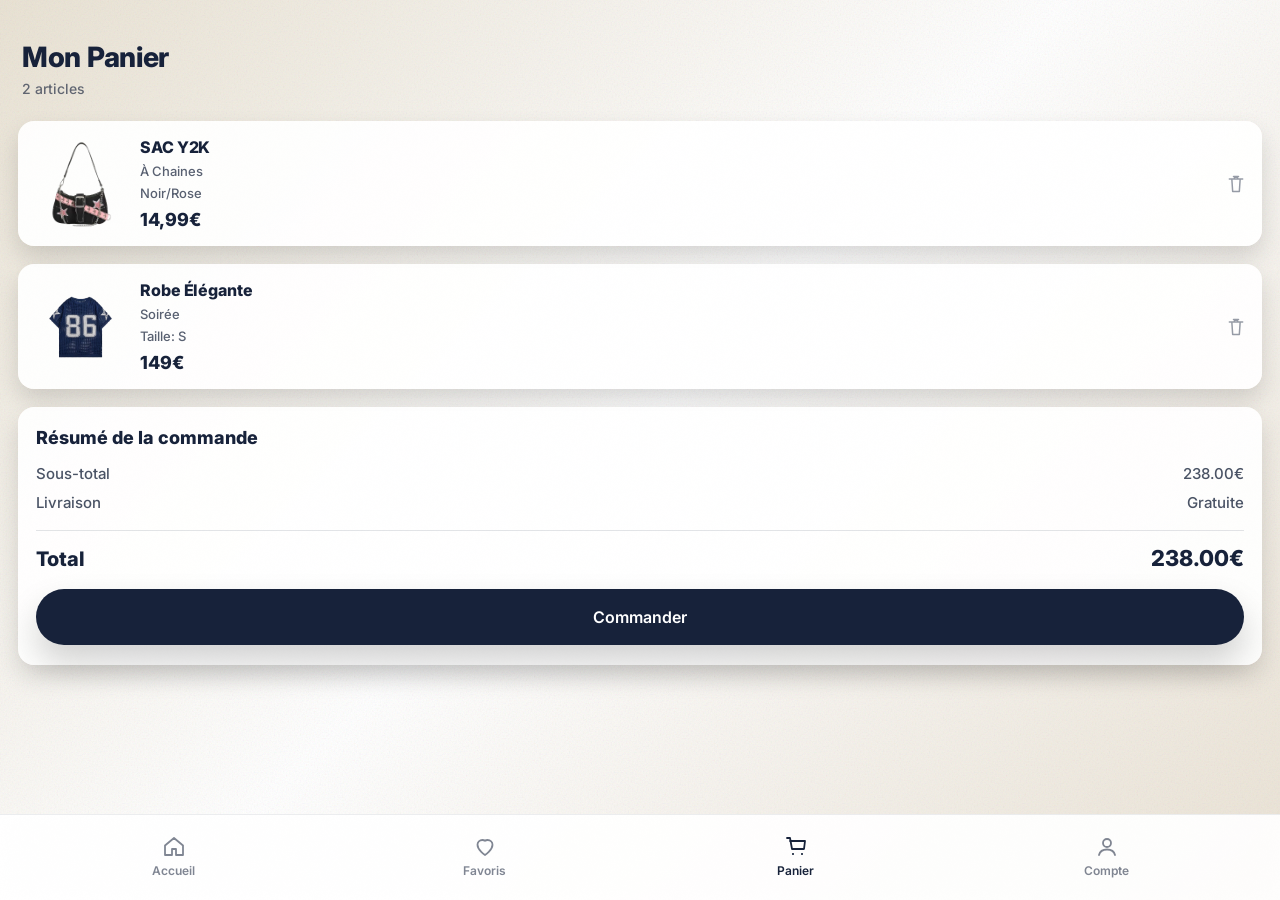
==== panier.html @ d63e7dab "ajout du site swype" ====
<!doctype html>
<html lang="fr">

<head>
  <meta charset="UTF-8" />
  <meta name="viewport" content="width=device-width, initial-scale=1.0" />
  <title>Panier</title>
  <link rel="preconnect" href="https://fonts.googleapis.com" />
  <link rel="preconnect" href="https://fonts.gstatic.com" crossorigin />
  <link href="https://fonts.googleapis.com/css2?family=Inter:wght@400;500;600;700&display=swap" rel="stylesheet" />
  <link rel="stylesheet" href="style.css" />
</head>

<body class="page-panier">
  <div class="panier-shell" id="panier">
    <header class="panier-top" aria-label="En-tête">
      <h1 class="panier-title">Mon Panier</h1>
      <div class="panier-count">2 articles</div>
    </header>

    <main class="panier" aria-label="Panier">
      <section class="panier-list" aria-label="Articles du panier">
        <article class="panier-item" aria-label="Article 1">
          <div class="panier-item__media" style="background-image: url('asset/vetements/bag.png');" aria-hidden="true">
          </div>
          <div class="panier-item__content">
            <div class="panier-item__row">
              <div class="panier-item__title">SAC Y2K</div>
            </div>
            <div class="panier-item__meta">À Chaines</div>
            <div class="panier-item__meta">Noir/Rose</div>
            <div class="panier-item__price">14,99€</div>
          </div>
          <button class="panier-item__trash" type="button" aria-label="Supprimer">
            <svg width="20" height="20" viewBox="0 0 24 24" fill="none" xmlns="http://www.w3.org/2000/svg"
              aria-hidden="true">
              <path d="M9 3H15M4 6H20M10 6V5C10 4.44772 10.4477 4 11 4H13C13.5523 4 14 4.44772 14 5V6M7 6L8 21H16L17 6"
                stroke="currentColor" stroke-width="1.8" stroke-linecap="round" stroke-linejoin="round" />
            </svg>
          </button>
        </article>

        <article class="panier-item" aria-label="Article 2">
          <div class="panier-item__media" style="background-image: url('asset/vetements/jerseyy.png');"
            aria-hidden="true"></div>
          <div class="panier-item__content">
            <div class="panier-item__row">
              <div class="panier-item__title">Robe Élégante</div>
            </div>
            <div class="panier-item__meta">Soirée</div>
            <div class="panier-item__meta">Taille: S</div>
            <div class="panier-item__price">149€</div>
          </div>
          <button class="panier-item__trash" type="button" aria-label="Supprimer">
            <svg width="20" height="20" viewBox="0 0 24 24" fill="none" xmlns="http://www.w3.org/2000/svg"
              aria-hidden="true">
              <path d="M9 3H15M4 6H20M10 6V5C10 4.44772 10.4477 4 11 4H13C13.5523 4 14 4.44772 14 5V6M7 6L8 21H16L17 6"
                stroke="currentColor" stroke-width="1.8" stroke-linecap="round" stroke-linejoin="round" />
            </svg>
          </button>
        </article>
      </section>

      <section class="panier-summary" aria-label="Résumé de la commande">
        <h2 class="panier-summary__title">Résumé de la commande</h2>
        <div class="panier-summary__rows">
          <div class="panier-summary__row">
            <div class="panier-summary__label">Sous-total</div>
            <div class="panier-summary__value">238.00€</div>
          </div>
          <div class="panier-summary__row">
            <div class="panier-summary__label">Livraison</div>
            <div class="panier-summary__value">Gratuite</div>
          </div>
        </div>

        <div class="panier-summary__total">
          <div class="panier-summary__total-label">Total</div>
          <div class="panier-summary__total-value">238.00€</div>
        </div>

        <a class="panier-summary__cta" href="commande.html">Commander</a>
      </section>
    </main>

    <nav class="tabbar" aria-label="Navigation principale">
      <a class="tabbar-item" href="accueil.html" aria-label="Accueil">
        <svg width="24" height="24" viewBox="0 0 24 24" fill="none" xmlns="http://www.w3.org/2000/svg"
          aria-hidden="true">
          <path d="M3 10.5L12 3L21 10.5V20H14V14H10V20H3V10.5Z" stroke="currentColor" stroke-width="1.8"
            stroke-linejoin="round" />
        </svg>
        <span class="tabbar-label">Accueil</span>
      </a>
      <a class="tabbar-item" href="favoris.html" aria-label="Favoris">
        <svg width="24" height="24" viewBox="0 0 24 24" fill="none" xmlns="http://www.w3.org/2000/svg"
          aria-hidden="true">
          <path
            d="M12 20S4.5 15.2 4.5 9.8C4.5 7 6.7 5 9.4 5C10.9 5 12 5.8 12 5.8C12 5.8 13.1 5 14.6 5C17.3 5 19.5 7 19.5 9.8C19.5 15.2 12 20 12 20Z"
            stroke="currentColor" stroke-width="1.8" stroke-linejoin="round" />
        </svg>
        <span class="tabbar-label">Favoris</span>
      </a>
      <a class="tabbar-item tabbar-item--active" href="panier.html" aria-label="Panier">
        <svg width="24" height="24" viewBox="0 0 24 24" fill="none" xmlns="http://www.w3.org/2000/svg"
          aria-hidden="true">
          <path d="M6 6H21L20 14H8L6 3H3" stroke="currentColor" stroke-width="1.8" stroke-linecap="round"
            stroke-linejoin="round" />
          <path
            d="M9 20C9.55228 20 10 19.5523 10 19C10 18.4477 9.55228 18 9 18C8.44772 18 8 18.4477 8 19C8 19.5523 8.44772 20 9 20Z"
            fill="currentColor" />
          <path
            d="M18 20C18.5523 20 19 19.5523 19 19C19 18.4477 18.5523 18 18 18C17.4477 18 17 18.4477 17 19C17 19.5523 17.4477 20 18 20Z"
            fill="currentColor" />
        </svg>
        <span class="tabbar-label">Panier</span>
      </a>
      <a class="tabbar-item" href="compte.html" aria-label="Compte">
        <svg width="24" height="24" viewBox="0 0 24 24" fill="none" xmlns="http://www.w3.org/2000/svg"
          aria-hidden="true">
          <path
            d="M12 12C14.2091 12 16 10.2091 16 8C16 5.79086 14.2091 4 12 4C9.79086 4 8 5.79086 8 8C8 10.2091 9.79086 12 12 12Z"
            stroke="currentColor" stroke-width="1.8" stroke-linejoin="round" />
          <path d="M4 20C4.8 16.6 8 14.5 12 14.5C16 14.5 19.2 16.6 20 20" stroke="currentColor" stroke-width="1.8"
            stroke-linecap="round" />
        </svg>
        <span class="tabbar-label">Compte</span>
      </a>
    </nav>
  </div>
</body>

</html>
---- style.css ----
@import url("https://fonts.googleapis.com/css2?family=Inter:wght@400;500;600;700&family=Syne:wght@400;500;600;700&display=swap");

:root {
  --welcome-bg-top: #e9e2d3;
  --welcome-bg-mid: #ffffff;
  --welcome-bg-bottom: #eae2d4;
  --welcome-navy: #1f2a3a;
  --welcome-muted: rgba(31, 42, 58, 0.62);
  --welcome-muted-2: rgba(31, 42, 58, 0.42);
  --welcome-outline: rgba(31, 42, 58, 0.35);
}

* {
  box-sizing: border-box;
}

html,
body {
  height: 100%;
}

body {
  margin: 0;
  font-family: Inter, ui-sans-serif, system-ui, -apple-system, Segoe UI, Roboto, Helvetica, Arial, "Apple Color Emoji",
    "Segoe UI Emoji";
  color: var(--welcome-navy);
  background: #fff;
}

.page-welcome {
  min-height: 100vh;
  position: relative;
  overflow-x: hidden;
  isolation: isolate;
  background: linear-gradient(135deg, var(--welcome-bg-top) 0%, var(--welcome-bg-mid) 49%, var(--welcome-bg-bottom) 100%);
}

.page-welcome::before {
  content: "";
  position: fixed;
  inset: 0;
  pointer-events: none;
  background-image: url("data:image/svg+xml,%3Csvg xmlns='http://www.w3.org/2000/svg' width='180' height='180'%3E%3Cfilter id='n'%3E%3CfeTurbulence type='fractalNoise' baseFrequency='.65' numOctaves='3' stitchTiles='stitch'/%3E%3C/filter%3E%3Crect width='180' height='180' filter='url(%23n)' opacity='.34'/%3E%3C/svg%3E");
  opacity: 0.34;
  mix-blend-mode: multiply;
  z-index: 0;
}

.device {
  width: 100vw;
  max-width: 393px;
  margin: 0 auto;
  min-height: 100vh;
  padding: 0 18px;
  position: relative;
  z-index: 1;
}

.page-welcome .device {
  padding: 0;
}

.device--welcome {
  position: relative;
  overflow: hidden;
  isolation: isolate;
  background: transparent;
}

.welcome {
  min-height: 100vh;
  display: grid;
  grid-template-rows: auto 1fr auto;
  align-items: start;
  text-align: center;
  position: relative;
  z-index: 1;
}

.welcome-center {
  width: 100%;
  display: grid;
  grid-template-rows: 1fr auto;
  align-items: start;
  text-align: center;
  position: relative;
  z-index: 1;
  min-height: 100vh;
  padding-top: 22px;
  padding-bottom: 44px;
  padding-left: 22px;
  padding-right: 22px;
}

.welcome-copy {
  display: flex;
  flex-direction: column;
  align-items: center;
  align-self: center;
}

.welcome-cta {
  align-self: end;
  width: 100%;
}

.welcome-logo {
  width: min(248px, 70vw);
  height: auto;
  display: block;
  margin-left: auto;
  margin-right: auto;
  margin-top: 0;
  margin-bottom: 14px;
}

.welcome-title {
  margin: 0;
  font-size: 18px;
  line-height: 1.25;
  font-weight: 500;
  letter-spacing: -0.2px;
}

.welcome-subline {
  margin: 8px 0 0;
  font-size: 11px;
  line-height: 1.35;
  font-weight: 500;
  color: var(--welcome-muted);
}

.welcome-actions {
  width: 100%;
  display: grid;
  gap: 16px;
  margin-top: 0;
}

.welcome-btn {
  width: 100%;
  height: 54px;
  border-radius: 999px;
  font-size: 16px;
  font-weight: 600;
  text-decoration: none;
  display: inline-flex;
  align-items: center;
  justify-content: center;
  user-select: none;
}

.welcome-btn--primary {
  background: var(--welcome-navy);
  color: #fff;
  box-shadow: 0 14px 26px rgba(17, 18, 20, 0.16);
  position: relative;
  overflow: hidden;
}

.welcome-btn--primary::before {
  content: "";
  position: absolute;
  inset: 0;
  pointer-events: none;
  background-image: url("data:image/svg+xml,%3Csvg xmlns='http://www.w3.org/2000/svg' width='140' height='60'%3E%3Cfilter id='n'%3E%3CfeTurbulence type='fractalNoise' baseFrequency='.9' numOctaves='2' stitchTiles='stitch'/%3E%3C/filter%3E%3Crect width='140' height='60' filter='url(%23n)' opacity='.25'/%3E%3C/svg%3E");
  opacity: 0.22;
  mix-blend-mode: overlay;
}

.welcome-btn--outline {
  background: transparent;
  color: var(--welcome-navy);
  border: 1px solid var(--welcome-outline);
}

.welcome-guest {
  display: inline-block;
  margin-top: 18px;
  font-size: 14px;
  font-weight: 600;
  color: var(--welcome-muted);
  text-decoration: none;
}

.welcome-guest:focus-visible,
.welcome-btn:focus-visible {
  outline: 3px solid rgba(31, 42, 58, 0.25);
  outline-offset: 4px;
  border-radius: 999px;
}

.page-login {
  min-height: 100vh;
  position: relative;
  overflow-x: hidden;
  isolation: isolate;
  font-family: Syne, ui-sans-serif, system-ui, -apple-system, Segoe UI, Roboto, Helvetica, Arial, "Apple Color Emoji",
    "Segoe UI Emoji";
  background: linear-gradient(135deg, var(--welcome-bg-top) 0%, var(--welcome-bg-mid) 49%, var(--welcome-bg-bottom) 100%);
}

.page-login::before {
  content: "";
  position: fixed;
  inset: 0;
  pointer-events: none;
  background-image: url("data:image/svg+xml,%3Csvg xmlns='http://www.w3.org/2000/svg' width='180' height='180'%3E%3Cfilter id='n'%3E%3CfeTurbulence type='fractalNoise' baseFrequency='.65' numOctaves='3' stitchTiles='stitch'/%3E%3C/filter%3E%3Crect width='180' height='180' filter='url(%23n)' opacity='.34'/%3E%3C/svg%3E");
  opacity: 0.34;
  mix-blend-mode: multiply;
  z-index: 0;
}

.device--login {
  padding: 0;
  z-index: 1;
}

.login-top {
  padding: 43px 0 0;
}

.login-back {
  display: inline-flex;
  align-items: center;
  gap: 10px;
  text-decoration: none;
  color: rgba(31, 42, 58, 0.72);
  font-weight: 500;
  font-size: 16px;
}

.login-back__icon {
  font-size: 20px;
  line-height: 1;
  transform: translateY(-1px);
}

.login {
  min-height: calc(100vh - 64px);
  display: flex;
  align-items: stretch;
  justify-content: center;
}

.login-center {
  width: 100%;
  min-height: calc(100vh - 64px);
  padding: 34px 23px 32px;
  display: flex;
  flex-direction: column;
  text-align: left;
  position: relative;
  z-index: 1;
}

.login-head {
  text-align: center;
  padding: 22px 0 0;
}

.login-title {
  margin: 0;
  font-size: 30px;
  line-height: 1.05;
  font-weight: 600;
  letter-spacing: -0.3px;
  font-family: Syne, ui-sans-serif, system-ui, -apple-system, Segoe UI, Roboto, Helvetica, Arial, "Apple Color Emoji",
    "Segoe UI Emoji";
  color: var(--welcome-navy);
}

.login-subtitle {
  margin: 8px 0 0;
  font-size: 14px;
  line-height: 1.2;
  font-weight: 500;
  font-style: italic;
  color: rgba(31, 42, 58, 0.78);
}

.login-form,
.register-form {
  display: flex;
  flex-direction: column;
  gap: 22px;
  flex: 1;
}

.login-form {
  margin-top: 148px;
}

.register-form {
  margin-top: 68px;
}

.signup-row {
  display: flex;
  gap: 18px;
}

.signup-row .field {
  flex: 1;
  min-width: 48%;
}

.field {
  display: flex;
  flex-direction: column;
  gap: 8px;
}

.field-label {
  font-size: 14px;
  font-weight: 600;
  color: rgba(31, 42, 58, 0.88);
}

.field-input {
  height: 52px;
  width: 100%;
  border-radius: 9px;
  border: 1px solid rgba(31, 42, 58, 0.42);
  background: rgba(255, 255, 255, 0.4);
  padding: 0 16px;
  font-size: 16px;
  font-weight: 500;
  color: rgba(31, 42, 58, 0.88);
  outline: none;
}

.field-input::placeholder {
  color: rgba(31, 42, 58, 0.45);
  font-weight: 500;
}

.field-input:focus {
  border-color: rgba(31, 42, 58, 0.65);
  box-shadow: 0 0 0 3px rgba(31, 42, 58, 0.12);
}

.login-forgot {
  align-self: flex-start;
  font-size: 14px;
  font-weight: 500;
  color: rgba(31, 42, 58, 0.58);
  text-decoration: none;
}

.login-submit {
  margin-top: auto;
  height: 58px;
  border: none;
  border-radius: 999px;
  background: var(--welcome-navy);
  color: #fff;
  font-size: 16px;
  font-weight: 600;
  box-shadow: 0 14px 26px rgba(17, 18, 20, 0.16);
  position: relative;
  overflow: hidden;
}

.login-submit:hover {
  background-color: black;
  cursor: pointer;
}

.login-submit::before {
  content: "";
  position: absolute;
  inset: 0;
  pointer-events: none;
  background-image: url("data:image/svg+xml,%3Csvg xmlns='http://www.w3.org/2000/svg' width='140' height='60'%3E%3Cfilter id='n'%3E%3CfeTurbulence type='fractalNoise' baseFrequency='.9' numOctaves='2' stitchTiles='stitch'/%3E%3C/filter%3E%3Crect width='140' height='60' filter='url(%23n)' opacity='.25'/%3E%3C/svg%3E");
  opacity: 0.18;
  mix-blend-mode: overlay;
}

.login-submit:focus-visible {
  outline: 3px solid rgba(31, 42, 58, 0.25);
  outline-offset: 4px;
}

.login-foot {
  margin: 18px 0 0;
  text-align: center;
  font-size: 14px;
  font-weight: 600;
  color: rgba(31, 42, 58, 0.78);
}

.login-signup {
  color: var(--welcome-navy);
  text-decoration: none;
  font-weight: 700;
}

.page-home {
  min-height: 100vh;
  position: relative;
  overflow-x: hidden;
  isolation: isolate;
  font-family: Inter, ui-sans-serif, system-ui, -apple-system, Segoe UI, Roboto, Helvetica, Arial, "Apple Color Emoji",
    "Segoe UI Emoji";
  background: linear-gradient(135deg, var(--welcome-bg-top) 0%, var(--welcome-bg-mid) 49%, var(--welcome-bg-bottom) 100%);
}

.page-home::before {
  content: "";
  position: fixed;
  inset: 0;
  pointer-events: none;
  background-image: url("data:image/svg+xml,%3Csvg xmlns='http://www.w3.org/2000/svg' width='180' height='180'%3E%3Cfilter id='n'%3E%3CfeTurbulence type='fractalNoise' baseFrequency='.65' numOctaves='3' stitchTiles='stitch'/%3E%3C/filter%3E%3Crect width='180' height='180' filter='url(%23n)' opacity='.34'/%3E%3C/svg%3E");
  opacity: 0.34;
  mix-blend-mode: multiply;
  z-index: 0;
}

.home-shell {
  width: 100%;
  min-height: 100vh;
  position: relative;
  z-index: 1;
}

.home {
  min-height: 86vh;
  display: grid;
  grid-template-rows: auto 1fr;
}

.home-top {
  padding: 34px 23px 0;
  position: relative;
  z-index: 1;
}

.home-back {
  position: absolute;
  left: 23px;
  top: 34px;
  display: inline-flex;
  align-items: center;
  gap: 10px;
  text-decoration: none;
  color: rgba(31, 42, 58, 0.78);
  font-weight: 600;
  font-size: 16px;
}

.home-back__arrow {
  font-size: 20px;
  line-height: 1;
  transform: translateY(-1px);
}

.home-logo {
  display: block;
  width: 140px;
  height: auto;
  margin: 0 auto;
}

.home-nav {
  margin-top: 34px;
  display: flex;
  justify-content: space-between;
  align-items: center;
}

.home-link {
  font-size: 14px;
  font-weight: 600;
  color: rgba(31, 42, 58, 0.9);
  text-decoration: none;
  display: inline-flex;
  align-items: center;
  gap: 10px;
}

.home-link__arrow {
  font-size: 18px;
  line-height: 1;
  transform: translateY(-1px);
}

.home-link__info {
  font-size: 16px;
  line-height: 1;
  transform: translateY(1px);
  opacity: 0.75;
}

.home-stage {
  position: relative;
  min-height: 420px;
  display: flex;
  align-items: center;
  justify-content: center;
  z-index: 2;
  margin-top: 60px;
}

.home-card {
  width: 100%;
  height: 486px;
  position: relative;
  transform: translate3d(0, 0, 0);
  transition: transform 420ms cubic-bezier(0.2, 0.9, 0.2, 1);
  touch-action: pan-y;
  user-select: none;
  cursor: grab;
  isolation: isolate;
}

.home-card.is-dragging {
  transition: none;
  cursor: grabbing;
}

.home-card__media {
  width: 100%;
  height: 100%;
  position: relative;
  z-index: 1;
  background-position: center;
  background-repeat: no-repeat;
  background-size: cover;
  transition: opacity 180ms ease;
}

.home-card.home-card--top-pink .home-card__media {
  background-size: 80% auto;
}

.home-card.home-card--lunette-prada .home-card__media {
  background-size: 80% auto;
}

.home-card__overlay {
  position: absolute;
  left: 50%;
  top: 50%;
  z-index: 3;
  display: flex;
  align-items: center;
  justify-content: center;
  font-size: 64px;
  font-weight: 800;
  opacity: 0;
  transform: translate(-50%, -50%) scale(0.9);
  transition: opacity 120ms ease, transform 120ms ease;
  text-shadow: 0 10px 24px rgba(0, 0, 0, 0.35);
  pointer-events: none;
}

.home-card__overlay--no {
  color: #17223A;
}

.home-card__overlay--yes {
  color: rgba(240, 138, 151, 0.98);
}

.home-card.show-no .home-card__overlay--no,
.home-card.show-yes .home-card__overlay--yes {
  opacity: 1;
  transform: translate(-50%, -50%) scale(1);
}

.home-bottom {
  position: relative;
  z-index: 1;
  padding: 0;
  display: grid;
  grid-template-rows: auto auto auto;
  gap: 18px;
  align-content: end;
}

.home-bottom__fade {
  position: absolute;
  left: 0;
  right: 0;
  bottom: 0;
  height: 62vh;
  background: linear-gradient(180deg, rgba(0, 0, 0, 0) 0%, rgba(0, 0, 0, 0.65) 55%, rgba(0, 0, 0, 0.85) 100%);
  pointer-events: none;
  z-index: 0;
}

.home-product,
.home-actions,
.home-dots {
  position: relative;
  z-index: 1;
}

.home-action:hover {
  cursor: pointer;
  height: 90px;
  width: 90px;
  background-color: #17223A;
}

.home-product {
  text-align: center;
  color: rgba(255, 255, 255, 0.92);
  padding: 0 23px;
}

.home-product__title {
  font-size: 16px;
  font-weight: 800;
  letter-spacing: 0.5px;
}

.home-product__meta {
  margin-top: 6px;
  font-size: 13px;
  font-weight: 500;
  opacity: 0.9;
}

.home-product__price {
  margin-top: 12px;
  font-size: 18px;
  font-weight: 800;
}

.home-actions {
  display: flex;
  justify-content: space-around;
  align-items: center;
  padding: 0 35px;
  margin-bottom: 8px;
}

.home-action {
  width: 92px;
  height: 92px;
  border-radius: 999px;
  border: none;
  display: inline-flex;
  align-items: center;
  justify-content: center;
  font-size: 30px;
  line-height: 1;
  box-shadow: 0 18px 34px rgba(0, 0, 0, 0.28);
}

.home-action--no {
  background: rgba(255, 255, 255, 0.92);
  color: rgba(31, 42, 58, 0.9);
}

.home-action--no:hover {
  color: white;
}

.home-action--fav:hover {
  color: white;
}

.home-action--fav {
  background: #f08a97;
  color: rgba(31, 42, 58, 0.95);
  font-size: 26px;
}

.home-dots {
  display: flex;
  justify-content: center;
  align-items: center;
  gap: 8px;
  padding: 0 23px 20px;
}

.home-dot {
  width: 10px;
  height: 6px;
  border-radius: 999px;
  background: rgba(255, 255, 255, 0.75);
}

.home-dot--active {
  width: 28px;
  background: #f08a97;
}

.home-back {
  position: absolute;
  left: 23px;
  top: 34px;
  display: inline-flex;
  align-items: center;
  gap: 10px;
  text-decoration: none;
  color: rgba(31, 42, 58, 0.78);
  font-weight: 600;
  font-size: 16px;
}

.home-back__arrow {
  font-size: 20px;
  line-height: 1;
  transform: translateY(-1px);
}

.home-end {
  display: none;
  min-height: calc(100vh - 120px);
  padding: 322px 26px 40px;
  text-align: center;
}

.home-end__title {
  margin: 0;
  font-size: 34px;
  font-weight: 800;
  letter-spacing: -0.4px;
  color: #17223A;
}

.home-end__subtitle {
  margin: 10px 0 0;
  font-size: 16px;
  font-weight: 500;
  font-style: italic;
  color: rgba(23, 34, 58, 0.72);
}

.home-end__cta {
  margin-top: auto;
  width: min(320px, 100%);
  height: 58px;
  border-radius: 999px;
  background: #17223A;
  color: #fff;
  text-decoration: none;
  display: inline-flex;
  align-items: center;
  justify-content: center;
  font-weight: 600;
  box-shadow: 0 18px 34px rgba(0, 0, 0, 0.22);
  position: relative;
  overflow: hidden;
}

.home-end__cta::before {
  content: "";
  position: absolute;
  inset: 0;
  pointer-events: none;
  background-image: url("data:image/svg+xml,%3Csvg xmlns='http://www.w3.org/2000/svg' width='140' height='60'%3E%3Cfilter id='n'%3E%3CfeTurbulence type='fractalNoise' baseFrequency='.9' numOctaves='2' stitchTiles='stitch'/%3E%3C/filter%3E%3Crect width='140' height='60' filter='url(%23n)' opacity='.25'/%3E%3C/svg%3E");
  opacity: 0.12;
  mix-blend-mode: overlay;
}

.home-shell--ended .home-logo,
.home-shell--ended .home-nav,
.home-shell--ended .home-stage,
.home-shell--ended .home-bottom,
.home-shell--ended .home-product,
.home-shell--ended .home-actions,
.home-shell--ended .home-dots {
  display: none !important;
}

.home-shell--ended .home-end {
  display: flex;
  flex-direction: column;
  align-items: center;
}

.page-styles {
  min-height: 100vh;
  position: relative;
  overflow-x: hidden;
  isolation: isolate;
  font-family: Inter, ui-sans-serif, system-ui, -apple-system, Segoe UI, Roboto, Helvetica, Arial, "Apple Color Emoji",
    "Segoe UI Emoji";
  background: linear-gradient(135deg, var(--welcome-bg-top) 0%, var(--welcome-bg-mid) 49%, var(--welcome-bg-bottom) 100%);
}

.page-styles::before {
  content: "";
  position: fixed;
  inset: 0;
  pointer-events: none;
  background-image: url("data:image/svg+xml,%3Csvg xmlns='http://www.w3.org/2000/svg' width='180' height='180'%3E%3Cfilter id='n'%3E%3CfeTurbulence type='fractalNoise' baseFrequency='.65' numOctaves='3' stitchTiles='stitch'/%3E%3C/filter%3E%3Crect width='180' height='180' filter='url(%23n)' opacity='.34'/%3E%3C/svg%3E");
  opacity: 0.34;
  mix-blend-mode: multiply;
  z-index: 0;
}

.styles-shell {
  width: 100%;
  min-height: 100vh;
  position: relative;
  z-index: 1;
  padding-bottom: 30px;
}

.styles-top {
  padding: 34px 22px 12px;
  display: flex;
  align-items: center;
  justify-content: center;
  position: relative;
}

.styles-back {
  position: absolute;
  left: 22px;
  top: 38px;
  display: inline-flex;
  align-items: center;
  gap: 8px;
  text-decoration: none;
  color: rgba(23, 34, 58, 0.8);
  font-weight: 600;
  font-size: 14px;
}

.styles-back__arrow {
  font-size: 18px;
  line-height: 1;
}

.styles-logo {
  width: 120px;
  height: auto;
}

.styles {
  padding: 10px 22px 0;
}

.styles-title {
  margin: 12px 0 18px;
  font-size: 24px;
  line-height: 1.15;
  font-weight: 800;
  letter-spacing: -0.3px;
  color: #17223A;
}

.styles-grid {
  margin-top: 10px;
}

.styles-grid__inner {
  display: grid;
  grid-template-columns: repeat(2, minmax(0, 1fr));
  gap: 14px;
}

.styles-card {
  position: relative;
  border-radius: 18px;
  overflow: hidden;
  box-shadow: 0 12px 24px rgba(0, 0, 0, 0.14);
  min-height: 140px;
}

.styles-card__media {
  position: absolute;
  inset: 0;
  background-position: center;
  background-repeat: no-repeat;
  background-size: cover;
}

.styles-card__overlay {
  position: absolute;
  inset: 0;
  background: linear-gradient(180deg, rgba(0, 0, 0, 0.05) 0%, rgba(0, 0, 0, 0.55) 78%, rgba(0, 0, 0, 0.72) 100%);
}

.styles-card__content {
  position: absolute;
  left: 0;
  right: 0;
  bottom: 0;
  padding: 12px 12px 12px;
}

.styles-card__title {
  font-size: 14px;
  font-weight: 800;
  letter-spacing: -0.1px;
  color: rgba(255, 255, 255, 0.96);
}

.styles-card__desc {
  margin-top: 4px;
  font-size: 12px;
  font-weight: 600;
  color: rgba(255, 255, 255, 0.86);
}

.styles-hint {
  margin: 18px 0 0;
  font-size: 13px;
  line-height: 1.35;
  text-align: center;
  color: rgba(23, 34, 58, 0.65);
}

.page-favoris {
  min-height: 100vh;
  position: relative;
  overflow-x: hidden;
  isolation: isolate;
  font-family: Inter, ui-sans-serif, system-ui, -apple-system, Segoe UI, Roboto, Helvetica, Arial, "Apple Color Emoji",
    "Segoe UI Emoji";
  background: linear-gradient(135deg, var(--welcome-bg-top) 0%, var(--welcome-bg-mid) 49%, var(--welcome-bg-bottom) 100%);
}

.page-favoris::before {
  content: "";
  position: fixed;
  inset: 0;
  pointer-events: none;
  background-image: url("data:image/svg+xml,%3Csvg xmlns='http://www.w3.org/2000/svg' width='180' height='180'%3E%3Cfilter id='n'%3E%3CfeTurbulence type='fractalNoise' baseFrequency='.65' numOctaves='3' stitchTiles='stitch'/%3E%3C/filter%3E%3Crect width='180' height='180' filter='url(%23n)' opacity='.34'/%3E%3C/svg%3E");
  opacity: 0.34;
  mix-blend-mode: multiply;
  z-index: 0;
}

.favoris-shell {
  width: 100%;
  min-height: 100vh;
  position: relative;
  z-index: 1;
  padding-bottom: 92px;
}

.favoris-top {
  padding: 40px 22px 12px;
}

.favoris-title {
  margin: 0;
  font-size: 28px;
  font-weight: 800;
  letter-spacing: -0.3px;
  color: #17223A;
}

.favoris-count {
  margin-top: 6px;
  font-size: 14px;
  font-weight: 500;
  color: rgba(23, 34, 58, 0.65);
}

.favoris {
  padding: 12px 18px 28px;
}

.favoris-list {
  display: grid;
  gap: 18px;
}

.favoris-item {
  display: grid;
  grid-template-columns: 92px 1fr auto;
  align-items: center;
  gap: 14px;
  background: rgba(255, 255, 255, 0.92);
  border-radius: 16px;
  box-shadow: 0 8px 14px rgba(0, 0, 0, 0.14);
  padding: 16px 16px;
  margin-bottom: 18px;
}

.favoris-item__media {
  width: 92px;
  height: 92px;
  border-radius: 12px;
  background-position: center;
  background-repeat: no-repeat;
  background-size: contain;
}

.favoris-item__content {
  min-width: 0;
}

.favoris-item__row {
  display: flex;
  align-items: start;
  justify-content: space-between;
  gap: 10px;
}

.favoris-item__title {
  font-size: 16px;
  font-weight: 800;
  color: #17223A;
  letter-spacing: -0.1px;
}

.favoris-item__meta {
  margin-top: 6px;
  font-size: 13px;
  font-weight: 500;
  color: rgba(23, 34, 58, 0.72);
}

.favoris-item__price {
  margin-top: 8px;
  font-size: 18px;
  font-weight: 800;
  color: #17223A;
}

.favoris-item__actions {
  display: flex;
  flex-direction: column;
  align-items: flex-end;
  justify-content: space-between;
  height: 100%;
}

.favoris-item__trash {
  border: none;
  background: transparent;
  color: rgba(23, 34, 58, 0.45);
  padding: 0;
  display: inline-flex;
  align-items: center;
  justify-content: center;
}

.favoris-item__trash:hover {
  cursor: pointer;
}

.favoris-item__cart {
  width: 50px;
  height: 50px;
  border-radius: 999px;
  border: none;
  background: #17223A;
  color: #fff;
  display: inline-flex;
  align-items: center;
  justify-content: center;
  box-shadow: 0 10px 18px rgba(0, 0, 0, 0.18);
}

.favoris-item__cart:hover {
  cursor: pointer;
  background-color: black;
}

.tabbar {
  position: fixed;
  left: 0;
  right: 0;
  bottom: 0;
  height: 86px;
  background: rgba(255, 255, 255, 0.92);
  border-top: 1px solid rgba(23, 34, 58, 0.08);
  display: grid;
  grid-template-columns: repeat(4, 1fr);
  align-items: center;
  padding: 10px 18px 14px;
  z-index: 10;
  backdrop-filter: blur(10px);
}

.tabbar-item {
  text-decoration: none;
  color: rgba(23, 34, 58, 0.55);
  display: flex;
  flex-direction: column;
  align-items: center;
  gap: 6px;
  font-size: 12px;
  font-weight: 600;
}

.tabbar-item--active {
  color: #17223A;
}

.tabbar-label {
  line-height: 1;
}

.toast {
  position: fixed;
  left: 18px;
  right: 18px;
  bottom: 102px;
  padding: 14px 16px;
  border-radius: 14px;
  background: rgba(23, 34, 58, 0.92);
  color: rgba(255, 255, 255, 0.96);
  font-weight: 600;
  text-align: center;
  box-shadow: 0 18px 34px rgba(0, 0, 0, 0.22);
  opacity: 0;
  transform: translate3d(0, 12px, 0);
  transition: opacity 160ms ease, transform 160ms ease;
  pointer-events: none;
  z-index: 20;
}

.toast--show {
  opacity: 1;
  transform: translate3d(0, 0, 0);
}

.page-panier {
  min-height: 100vh;
  position: relative;
  overflow-x: hidden;
  isolation: isolate;
  font-family: Inter, ui-sans-serif, system-ui, -apple-system, Segoe UI, Roboto, Helvetica, Arial, "Apple Color Emoji",
    "Segoe UI Emoji";
  background: linear-gradient(135deg, var(--welcome-bg-top) 0%, var(--welcome-bg-mid) 49%, var(--welcome-bg-bottom) 100%);
}

.page-panier::before {
  content: "";
  position: fixed;
  inset: 0;
  pointer-events: none;
  background-image: url("data:image/svg+xml,%3Csvg xmlns='http://www.w3.org/2000/svg' width='180' height='180'%3E%3Cfilter id='n'%3E%3CfeTurbulence type='fractalNoise' baseFrequency='.65' numOctaves='3' stitchTiles='stitch'/%3E%3C/filter%3E%3Crect width='180' height='180' filter='url(%23n)' opacity='.34'/%3E%3C/svg%3E");
  opacity: 0.34;
  mix-blend-mode: multiply;
  z-index: 0;
}

.panier-shell {
  width: 100%;
  min-height: 100vh;
  position: relative;
  z-index: 1;
  padding-bottom: 92px;
}

.panier-top {
  padding: 40px 22px 12px;
}

.panier-title {
  margin: 0;
  font-size: 28px;
  font-weight: 800;
  letter-spacing: -0.3px;
  color: #17223A;
}

.panier-count {
  margin-top: 6px;
  font-size: 14px;
  font-weight: 500;
  color: rgba(23, 34, 58, 0.65);
}

.panier {
  padding: 12px 18px 28px;
  display: grid;
  gap: 18px;
}

.panier-list {
  display: grid;
  gap: 18px;
}

.panier-item {
  display: grid;
  grid-template-columns: 92px 1fr auto;
  align-items: center;
  gap: 14px;
  background: rgba(255, 255, 255, 0.92);
  border-radius: 16px;
  box-shadow: 0 12px 24px rgba(0, 0, 0, 0.14);
  padding: 16px 16px;
}

.panier-item__media {
  width: 92px;
  height: 92px;
  border-radius: 12px;
  background-position: center;
  background-repeat: no-repeat;
  background-size: contain;
}

.panier-item__content {
  min-width: 0;
}

.panier-item__row {
  display: flex;
  align-items: start;
  justify-content: space-between;
  gap: 10px;
}

.panier-item__title {
  font-size: 16px;
  font-weight: 800;
  color: #17223A;
  letter-spacing: -0.1px;
}

.panier-item__meta {
  margin-top: 6px;
  font-size: 13px;
  font-weight: 500;
  color: rgba(23, 34, 58, 0.72);
}

.panier-item__price {
  margin-top: 8px;
  font-size: 18px;
  font-weight: 800;
  color: #17223A;
}

.panier-item__trash {
  border: none;
  background: transparent;
  color: rgba(23, 34, 58, 0.45);
  padding: 0;
  display: inline-flex;
  align-items: center;
  justify-content: center;
}

.panier-item__trash:hover {
  cursor: pointer;
}

.panier-summary {
  background: rgba(255, 255, 255, 0.92);
  border-radius: 16px;
  box-shadow: 0 12px 24px rgba(0, 0, 0, 0.14);
  padding: 20px 18px;
}

.panier-summary__title {
  margin: 0;
  font-size: 18px;
  font-weight: 800;
  color: #17223A;
}

.panier-summary__rows {
  margin-top: 16px;
  display: grid;
  gap: 10px;
}

.panier-summary__row {
  display: flex;
  justify-content: space-between;
  align-items: center;
  font-size: 15px;
  font-weight: 500;
  color: rgba(23, 34, 58, 0.78);
}

.panier-summary__total {
  margin-top: 18px;
  padding-top: 14px;
  border-top: 1px solid rgba(23, 34, 58, 0.12);
  display: flex;
  justify-content: space-between;
  align-items: baseline;
}

.panier-summary__total-label {
  font-size: 20px;
  font-weight: 800;
  color: #17223A;
}

.panier-summary__total-value {
  font-size: 22px;
  font-weight: 800;
  color: #17223A;
}

.panier-summary__cta {
  margin-top: 18px;
  width: 100%;
  height: 56px;
  border-radius: 999px;
  border: none;
  background: #17223A;
  color: #fff;
  text-decoration: none;
  display: inline-flex;
  align-items: center;
  justify-content: center;
  font-size: 16px;
  font-weight: 600;
  box-shadow: 0 18px 34px rgba(0, 0, 0, 0.18);
  position: relative;
  overflow: hidden;
}

.panier-summary__cta:hover {
  cursor: pointer;
  background: #000;
}

.page-commande {
  min-height: 100vh;
  position: relative;
  overflow-x: hidden;
  isolation: isolate;
  font-family: Inter, ui-sans-serif, system-ui, -apple-system, Segoe UI, Roboto, Helvetica, Arial, "Apple Color Emoji",
    "Segoe UI Emoji";
  background: linear-gradient(135deg, var(--welcome-bg-top) 0%, var(--welcome-bg-mid) 49%, var(--welcome-bg-bottom) 100%);
}

.page-commande::before {
  content: "";
  position: fixed;
  inset: 0;
  pointer-events: none;
  background-image: url("data:image/svg+xml,%3Csvg xmlns='http://www.w3.org/2000/svg' width='180' height='180'%3E%3Cfilter id='n'%3E%3CfeTurbulence type='fractalNoise' baseFrequency='.65' numOctaves='3' stitchTiles='stitch'/%3E%3C/filter%3E%3Crect width='180' height='180' filter='url(%23n)' opacity='.34'/%3E%3C/svg%3E");
  opacity: 0.34;
  mix-blend-mode: multiply;
  z-index: 0;
}

.commande-shell {
  width: 100%;
  min-height: 100vh;
  position: relative;
  z-index: 1;
  padding-bottom: 24px;
}

.commande-top {
  padding: 28px 22px 0;
}

.commande-back {
  display: inline-flex;
  align-items: center;
  gap: 10px;
  text-decoration: none;
  color: rgba(23, 34, 58, 0.78);
  font-weight: 600;
  font-size: 16px;
}

.commande-back__arrow {
  font-size: 20px;
  line-height: 1;
  transform: translateY(-1px);
}

.commande {
  padding: 22px 18px 28px;
}

.commande-head {
  margin-top: 26px;
  text-align: center;
}

.commande-title {
  margin: 0;
  font-size: 28px;
  font-weight: 800;
  letter-spacing: -0.3px;
  color: #17223A;
}

.commande-subtitle {
  margin: 8px 0 0;
  font-size: 14px;
  font-weight: 500;
  color: rgba(23, 34, 58, 0.65);
}

.commande-section {
  margin-top: 26px;
}

.commande-section__title {
  margin: 0 0 12px;
  display: flex;
  align-items: center;
  gap: 10px;
  font-size: 16px;
  font-weight: 800;
  color: #17223A;
}

.commande-section__icon {
  font-size: 18px;
  line-height: 1;
}

.commande-form {
  display: grid;
  gap: 12px;
}

.commande-field {
  display: flex;
  flex-direction: column;
  gap: 8px;
}

.commande-label {
  font-size: 13px;
  font-weight: 600;
  color: rgba(23, 34, 58, 0.72);
}

.commande-input {
  height: 42px;
  border-radius: 8px;
  border: 1px solid rgba(23, 34, 58, 0.35);
  background: rgba(255, 255, 255, 0.7);
  padding: 0 14px;
  font-size: 14px;
  font-weight: 500;
  color: rgba(23, 34, 58, 0.9);
  outline: none;
}

.commande-row {
  display: grid;
  grid-template-columns: 1fr 1fr;
  gap: 12px;
}

.commande-payment {
  margin-top: 26px;
}

.commande-payment__title {
  margin: 0 0 12px;
  display: flex;
  align-items: center;
  gap: 10px;
  font-size: 16px;
  font-weight: 800;
  color: #17223A;
}

.commande-payment__icon {
  font-size: 18px;
  line-height: 1;
}

.commande-payment__card {
  background: rgba(255, 255, 255, 0.92);
  border-radius: 16px;
  box-shadow: 0 12px 24px rgba(0, 0, 0, 0.14);
  padding: 16px 14px;
  display: grid;
  gap: 12px;
}

.commande-payopt {
  border: 1px solid rgba(23, 34, 58, 0.14);
  background: rgba(255, 255, 255, 0.65);
  border-radius: 14px;
  padding: 14px 14px;
  text-align: left;
}

.commande-payopt:hover {
  cursor: pointer;
}

.commande-payopt--active {
  border-color: rgba(23, 34, 58, 0.22);
  background: rgba(255, 255, 255, 0.9);
}

.commande-payopt__title {
  font-size: 14px;
  font-weight: 800;
  color: #17223A;
}

.commande-payopt__desc {
  margin-top: 4px;
  font-size: 12px;
  font-weight: 500;
  color: rgba(23, 34, 58, 0.65);
}

.commande-footer {
  margin-top: 22px;
  display: flex;
  justify-content: center;
}

.commande-submit {
  width: 100%;
  height: 58px;
  border: none;
  border-radius: 999px;
  background: #17223A;
  color: #fff;
  font-size: 16px;
  font-weight: 600;
  box-shadow: 0 18px 34px rgba(0, 0, 0, 0.22);
}

.commande-submit:hover {
  cursor: pointer;
  background: #000;
}

.page-commande-realisee {
  min-height: 100vh;
  position: relative;
  overflow-x: hidden;
  isolation: isolate;
  font-family: Inter, ui-sans-serif, system-ui, -apple-system, Segoe UI, Roboto, Helvetica, Arial, "Apple Color Emoji",
    "Segoe UI Emoji";
  background: linear-gradient(135deg, var(--welcome-bg-top) 0%, var(--welcome-bg-mid) 49%, var(--welcome-bg-bottom) 100%);
}

.page-commande-realisee::before {
  content: "";
  position: fixed;
  inset: 0;
  pointer-events: none;
  background-image: url("data:image/svg+xml,%3Csvg xmlns='http://www.w3.org/2000/svg' width='180' height='180'%3E%3Cfilter id='n'%3E%3CfeTurbulence type='fractalNoise' baseFrequency='.65' numOctaves='3' stitchTiles='stitch'/%3E%3C/filter%3E%3Crect width='180' height='180' filter='url(%23n)' opacity='.34'/%3E%3C/svg%3E");
  opacity: 0.34;
  mix-blend-mode: multiply;
  z-index: 0;
}

.commande-ok-shell {
  width: 100%;
  min-height: 100vh;
  position: relative;
  z-index: 1;
  padding-bottom: 34px;
}

.commande-ok-top {
  padding: 34px 22px 0;
  display: flex;
  align-items: center;
  justify-content: center;
  position: relative;
}

.commande-ok-back {
  position: absolute;
  left: 22px;
  top: 38px;
  display: inline-flex;
  align-items: center;
  gap: 10px;
  text-decoration: none;
  color: rgba(23, 34, 58, 0.78);
  font-weight: 600;
  font-size: 16px;
}

.commande-ok-back__arrow {
  font-size: 20px;
  line-height: 1;
  transform: translateY(-1px);
}

.commande-ok-logo {
  width: 140px;
  height: auto;
}

.commande-ok {
  padding: 34px 22px 0;
  display: grid;
  gap: 18px;
}

.commande-ok-head {
  text-align: center;
  margin-top: 12px;
}

.commande-ok-title {
  margin: 0;
  font-size: 34px;
  line-height: 1.05;
  font-weight: 800;
  letter-spacing: -0.4px;
  color: #17223A;
}

.commande-ok-subtitle {
  margin: 12px 0 0;
  font-size: 16px;
  font-weight: 500;
  color: rgba(23, 34, 58, 0.72);
}

.commande-ok-card {
  margin-top: 8px;
  background: rgba(255, 255, 255, 0.92);
  border-radius: 18px;
  box-shadow: 0 18px 34px rgba(0, 0, 0, 0.16);
  padding: 18px 18px;
}

.commande-ok-row {
  display: flex;
  align-items: center;
  justify-content: space-between;
  gap: 12px;
  padding: 12px 2px;
  border-bottom: 1px solid rgba(23, 34, 58, 0.08);
}

.commande-ok-row--last {
  border-bottom: none;
}

.commande-ok-label {
  font-size: 14px;
  font-weight: 500;
  color: rgba(23, 34, 58, 0.72);
}

.commande-ok-value {
  font-size: 15px;
  font-weight: 800;
  color: #17223A;
}

.commande-ok-note {
  margin: 16px 0 0;
  font-size: 13px;
  line-height: 1.35;
  text-align: center;
  color: rgba(23, 34, 58, 0.62);
}

.commande-ok-help {
  margin: 6px 0 0;
  font-size: 13px;
  text-align: center;
  color: rgba(23, 34, 58, 0.62);
}

.commande-ok-link {
  color: rgba(23, 34, 58, 0.92);
  font-weight: 700;
  text-decoration: none;
}

.commande-ok-actions {
  display: grid;
  gap: 12px;
  margin-top: 8px;
}

.commande-ok-btn {
  width: 100%;
  height: 58px;
  border-radius: 999px;
  text-decoration: none;
  display: inline-flex;
  align-items: center;
  justify-content: center;
  font-size: 16px;
  font-weight: 600;
}

.commande-ok-btn--primary {
  background: #17223A;
  color: #fff;
  box-shadow: 0 18px 34px rgba(0, 0, 0, 0.18);
}

.commande-ok-btn--primary:hover {
  background: #000;
}

.commande-ok-btn--outline {
  background: rgba(255, 255, 255, 0.92);
  color: #17223A;
  border: 2px solid rgba(23, 34, 58, 0.65);
}

.commande-ok-btn--outline:hover {
  background: rgba(255, 255, 255, 0.98);
}

.no-scroll {
  overflow: hidden;
}

.applepay-modal {
  position: fixed;
  inset: 0;
  z-index: 999;
  pointer-events: none;
  opacity: 0;
  transition: opacity 180ms ease;
}

.applepay-modal--open {
  pointer-events: auto;
  opacity: 1;
}

.applepay-backdrop {
  position: absolute;
  inset: 0;
  background: rgba(0, 0, 0, 0.35);
  backdrop-filter: blur(6px);
}

.applepay-sheet {
  position: absolute;
  left: 50%;
  bottom: 14px;
  transform: translate(-50%, 18px);
  width: min(420px, calc(100% - 24px));
  border-radius: 22px;
  background: rgba(246, 246, 246, 0.92);
  box-shadow: 0 30px 70px rgba(0, 0, 0, 0.4);
  border: 1px solid rgba(255, 255, 255, 0.55);
  padding: 14px 14px 16px;
  display: grid;
  gap: 12px;
  transition: transform 220ms cubic-bezier(0.2, 0.85, 0.15, 1);
}

.applepay-modal--open .applepay-sheet {
  transform: translate(-50%, 0);
}

.applepay-top {
  display: flex;
  align-items: center;
  justify-content: space-between;
  padding: 2px 4px 0;
}

.applepay-title {
  display: inline-flex;
  align-items: baseline;
  gap: 2px;
  font-size: 20px;
  font-weight: 700;
  letter-spacing: -0.3px;
  color: #000;
}

.applepay-apple {
  font-weight: 700;
  font-size: 22px;
  line-height: 1;
}

.applepay-pay {
  font-weight: 700;
}

.applepay-close {
  width: 34px;
  height: 34px;
  border-radius: 999px;
  border: none;
  background: rgba(0, 0, 0, 0.08);
  color: rgba(0, 0, 0, 0.75);
  font-size: 16px;
  display: inline-flex;
  align-items: center;
  justify-content: center;
}

.applepay-close:hover {
  cursor: pointer;
  background: rgba(0, 0, 0, 0.12);
}

.applepay-card {
  background: rgba(255, 255, 255, 0.92);
  border-radius: 18px;
  border: 1px solid rgba(0, 0, 0, 0.08);
  overflow: hidden;
}

.applepay-card__row {
  display: grid;
  grid-template-columns: 38px 1fr auto;
  gap: 10px;
  align-items: center;
  padding: 12px 12px;
}

.applepay-card__flag {
  width: 34px;
  height: 22px;
  border-radius: 6px;
  background: linear-gradient(90deg, #ff5a5f 0%, #ffd1d1 55%, #ff5a5f 100%);
  box-shadow: inset 0 0 0 1px rgba(0, 0, 0, 0.08);
}

.applepay-card__name {
  font-size: 14px;
  font-weight: 700;
  color: #000;
  letter-spacing: -0.1px;
}

.applepay-card__sub {
  margin-top: 2px;
  font-size: 12px;
  font-weight: 500;
  color: rgba(0, 0, 0, 0.55);
}

.applepay-card__dots {
  font-size: 13px;
  font-weight: 600;
  color: rgba(0, 0, 0, 0.65);
}

.applepay-divider {
  height: 1px;
  background: rgba(0, 0, 0, 0.08);
}

.applepay-line {
  width: 100%;
  border: none;
  background: transparent;
  padding: 12px 12px;
  display: grid;
  grid-template-columns: 90px 1fr auto;
  gap: 10px;
  align-items: center;
  text-align: left;
}

.applepay-line:hover {
  cursor: pointer;
  background: rgba(0, 0, 0, 0.035);
}

.applepay-line__label {
  font-size: 13px;
  font-weight: 600;
  color: rgba(0, 0, 0, 0.55);
}

.applepay-line__value {
  font-size: 13px;
  font-weight: 600;
  color: rgba(0, 0, 0, 0.85);
  justify-self: end;
  text-overflow: ellipsis;
  overflow: hidden;
  white-space: nowrap;
}

.applepay-line__chev {
  font-size: 18px;
  color: rgba(0, 0, 0, 0.45);
}

.applepay-total {
  display: flex;
  align-items: baseline;
  justify-content: space-between;
  padding: 12px 12px;
}

.applepay-total__label {
  font-size: 13px;
  font-weight: 600;
  color: rgba(0, 0, 0, 0.55);
}

.applepay-total__value {
  font-size: 18px;
  font-weight: 800;
  color: #000;
  letter-spacing: -0.2px;
}

.applepay-confirm {
  width: 100%;
  height: 50px;
  border-radius: 999px;
  border: 1px solid rgba(0, 0, 0, 0.12);
  background: rgba(255, 255, 255, 0.92);
  font-size: 14px;
  font-weight: 700;
  color: rgba(0, 0, 0, 0.88);
  display: inline-flex;
  align-items: center;
  justify-content: center;
  gap: 8px;
}

.applepay-confirm:hover {
  cursor: pointer;
  background: rgba(255, 255, 255, 0.98);
}

.applepay-confirm__icon {
  width: 28px;
  height: 28px;
  border-radius: 999px;
  display: inline-flex;
  align-items: center;
  justify-content: center;
  background: rgba(0, 0, 0, 0.08);
  font-size: 14px;
}

.page-compte {
  min-height: 100vh;
  position: relative;
  overflow-x: hidden;
  isolation: isolate;
  font-family: Inter, ui-sans-serif, system-ui, -apple-system, Segoe UI, Roboto, Helvetica, Arial, "Apple Color Emoji",
    "Segoe UI Emoji";
  background: linear-gradient(135deg, var(--welcome-bg-top) 0%, var(--welcome-bg-mid) 49%, var(--welcome-bg-bottom) 100%);
}

.page-compte::before {
  content: "";
  position: fixed;
  inset: 0;
  pointer-events: none;
  background-image: url("data:image/svg+xml,%3Csvg xmlns='http://www.w3.org/2000/svg' width='180' height='180'%3E%3Cfilter id='n'%3E%3CfeTurbulence type='fractalNoise' baseFrequency='.65' numOctaves='3' stitchTiles='stitch'/%3E%3C/filter%3E%3Crect width='180' height='180' filter='url(%23n)' opacity='.34'/%3E%3C/svg%3E");
  opacity: 0.34;
  mix-blend-mode: multiply;
  z-index: 0;
}

.compte-shell {
  width: 100%;
  min-height: 100vh;
  position: relative;
  z-index: 1;
  padding-bottom: 170px;
}

.compte-top {
  padding: 40px 22px 10px;
}

.compte-top__row {
  display: flex;
  align-items: start;
  justify-content: space-between;
  gap: 16px;
}

.compte-title {
  margin: 0;
  font-size: 28px;
  font-weight: 800;
  letter-spacing: -0.3px;
  color: #17223A;
}

.compte-subtitle {
  margin: 6px 0 0;
  font-size: 14px;
  font-weight: 500;
  color: rgba(23, 34, 58, 0.65);
}

.compte-logout {
  width: 44px;
  height: 44px;
  border-radius: 12px;
  background: rgba(255, 255, 255, 0.85);
  border: 1px solid rgba(23, 34, 58, 0.12);
  box-shadow: 0 10px 18px rgba(0, 0, 0, 0.12);
  display: inline-flex;
  align-items: center;
  justify-content: center;
  color: rgba(23, 34, 58, 0.75);
  text-decoration: none;
}

.compte {
  padding: 6px 18px 28px;
  display: grid;
  gap: 22px;
}

.compte-section {
  display: grid;
  gap: 14px;
}

.compte-section__title {
  margin: 0;
  font-size: 16px;
  font-weight: 800;
  color: #17223A;
}

.compte-field {
  display: grid;
  gap: 8px;
}

.compte-label {
  font-size: 13px;
  font-weight: 600;
  color: rgba(23, 34, 58, 0.72);
}

.compte-input {
  height: 42px;
  border-radius: 8px;
  border: 1px solid rgba(23, 34, 58, 0.35);
  background: rgba(255, 255, 255, 0.7);
  padding: 0 14px;
  font-size: 14px;
  font-weight: 500;
  color: rgba(23, 34, 58, 0.9);
  outline: none;
}

.compte-input::placeholder {
  color: rgba(23, 34, 58, 0.52);
}

.compte-input--muted {
  background: rgba(255, 255, 255, 0.45);
}

.compte-grid {
  display: grid;
  gap: 12px;
}

.compte-grid--2 {
  grid-template-columns: 1fr 1fr;
}

.compte-grid--3 {
  display: flex;
  flex-wrap: wrap;
  gap: 12px;
}

.compte-grid--3 .compte-field {
  flex: 1 1 calc(50% - 6px);
  min-width: 140px;
}

.compte-grid--3 .compte-field:nth-child(3) {
  flex-basis: 100%;
}

.compte-insp {
  display: grid;
  grid-template-columns: 1fr 1fr 1fr;
  gap: 12px;
  align-items: center;
}

.compte-insp__img {
  width: 100%;
  aspect-ratio: 1 / 1;
  border-radius: 14px;
  background-color: rgba(255, 255, 255, 0.92);
  background-position: center;
  background-repeat: no-repeat;
  background-size: cover;
  box-shadow: 0 12px 24px rgba(0, 0, 0, 0.14);
  border: 1px solid rgba(23, 34, 58, 0.12);
}

.compte-insp__add {
  width: 100%;
  aspect-ratio: 1 / 1;
  border-radius: 14px;
  border: 2px dashed rgba(23, 34, 58, 0.25);
  background: rgba(255, 255, 255, 0.55);
  font-size: 26px;
  font-weight: 600;
  color: rgba(23, 34, 58, 0.72);
}

.compte-insp__add:hover {
  cursor: pointer;
  background: rgba(255, 255, 255, 0.75);
}

.compte-save {
  position: fixed;
  left: 0;
  right: 0;
  bottom: 84px;
  padding: 0 18px;
  z-index: 20;
}

.compte-save__btn {
  width: 100%;
  height: 58px;
  border: none;
  border-radius: 999px;
  background: #17223A;
  color: #fff;
  font-size: 16px;
  font-weight: 600;
  box-shadow: 0 18px 34px rgba(0, 0, 0, 0.22);
}

.compte-save__btn:hover {
  cursor: pointer;
  background: #000;
}

@media (max-width: 360px) {
  .compte-grid--2 {
    grid-template-columns: 1fr;
  }

  .compte-grid--3 {
    flex-direction: column;
  }
}

.details-modal {
  position: fixed;
  inset: 0;
  z-index: 50;
  pointer-events: none;
  opacity: 0;
  transition: opacity 180ms ease;
}

.details-modal--open {
  pointer-events: auto;
  opacity: 1;
}

.details-backdrop {
  position: absolute;
  inset: 0;
  background: rgba(0, 0, 0, 0.45);
}

.details-sheet {
  position: absolute;
  left: 50%;
  bottom: 0;
  transform: translate(-50%, 18px);
  width: min(420px, 100%);
  height: min(82vh, 720px);
  background: rgba(250, 246, 238, 0.98);
  border-radius: 22px 22px 0 0;
  box-shadow: 0 -20px 60px rgba(0, 0, 0, 0.38);
  overflow: hidden;
  display: grid;
  grid-template-rows: 38% 1fr;
  transition: transform 220ms cubic-bezier(0.2, 0.85, 0.15, 1);
}

.details-modal--open .details-sheet {
  transform: translate(-50%, 0);
}

.details-media {
  background-position: center;
  background-repeat: no-repeat;
  background-size: cover;
  width: 17rem;
  margin-left: 4rem;
}

.details-close {
  position: absolute;
  right: 14px;
  top: 14px;
  width: 34px;
  height: 34px;
  border-radius: 999px;
  border: none;
  background: rgba(255, 255, 255, 0.7);
  backdrop-filter: blur(8px);
  color: rgba(23, 34, 58, 0.85);
  font-size: 16px;
  display: inline-flex;
  align-items: center;
  justify-content: center;
  box-shadow: 0 10px 18px rgba(0, 0, 0, 0.16);
}

.details-close:hover {
  cursor: pointer;
}

.details-content {
  padding: 18px 18px 26px;
  overflow: auto;
}

.details-title {
  margin: 2px 0 14px;
  text-align: center;
  font-size: 18px;
  font-weight: 800;
  letter-spacing: -0.1px;
  color: #17223A;
}

.details-h {
  margin: 14px 0 10px;
  font-size: 13px;
  font-weight: 800;
  color: rgba(23, 34, 58, 0.92);
}

.details-p {
  margin: 0 0 12px;
  font-size: 13px;
  line-height: 1.45;
  font-weight: 500;
  color: rgba(23, 34, 58, 0.78);
}
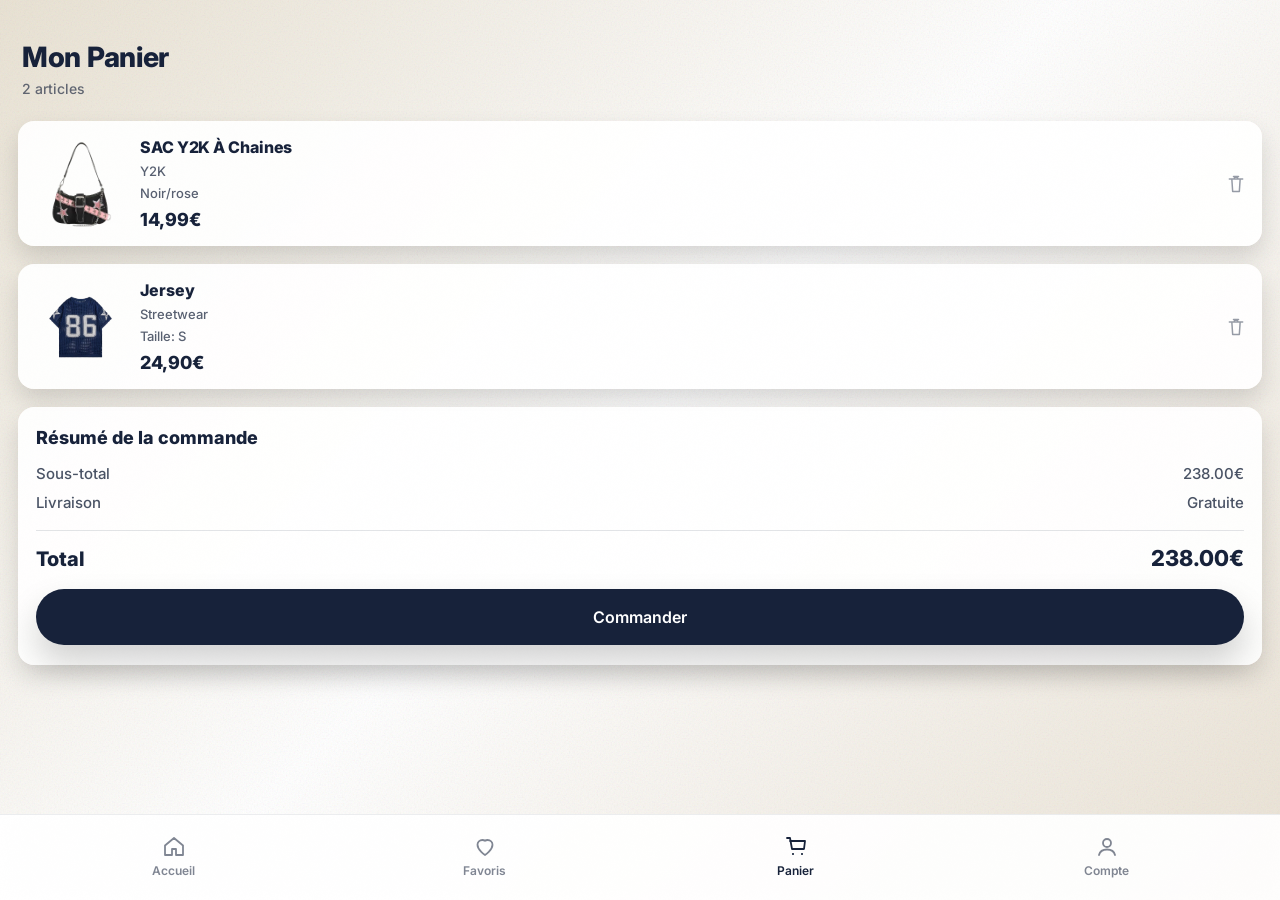
==== commit de04ddd4: "ajout des icones et modification de certaines fonctionnalités" ====
--- a/panier.html
+++ b/panier.html
@@ -25,10 +25,10 @@
           </div>
           <div class="panier-item__content">
             <div class="panier-item__row">
-              <div class="panier-item__title">SAC Y2K</div>
+              <div class="panier-item__title">SAC Y2K À Chaines</div>
             </div>
-            <div class="panier-item__meta">À Chaines</div>
-            <div class="panier-item__meta">Noir/Rose</div>
+            <div class="panier-item__meta">Y2K</div>
+            <div class="panier-item__meta">Noir/rose</div>
             <div class="panier-item__price">14,99€</div>
           </div>
           <button class="panier-item__trash" type="button" aria-label="Supprimer">
@@ -45,11 +45,11 @@
             aria-hidden="true"></div>
           <div class="panier-item__content">
             <div class="panier-item__row">
-              <div class="panier-item__title">Robe Élégante</div>
+              <div class="panier-item__title">Jersey</div>
             </div>
-            <div class="panier-item__meta">Soirée</div>
+            <div class="panier-item__meta">Streetwear</div>
             <div class="panier-item__meta">Taille: S</div>
-            <div class="panier-item__price">149€</div>
+            <div class="panier-item__price">24,90€</div>
           </div>
           <button class="panier-item__trash" type="button" aria-label="Supprimer">
             <svg width="20" height="20" viewBox="0 0 24 24" fill="none" xmlns="http://www.w3.org/2000/svg"
--- a/style.css
+++ b/style.css
@@ -1482,11 +1482,16 @@
 
 .commande-payopt:hover {
   cursor: pointer;
+  border: 2px solid #17223A;
 }
 
 .commande-payopt--active {
-  border-color: rgba(23, 34, 58, 0.22);
-  background: rgba(255, 255, 255, 0.9);
+  background: #17223A;
+}
+
+.commande-payopt--active .commande-payopt__title,
+.commande-payopt--active .commande-payopt__desc {
+  color: #ffffff;
 }
 
 .commande-payopt__title {
@@ -1771,6 +1776,7 @@
   font-weight: 700;
   font-size: 22px;
   line-height: 1;
+  height: 18px;
 }
 
 .applepay-pay {
@@ -1903,10 +1909,9 @@
 
 .applepay-confirm {
   width: 100%;
-  height: 50px;
+  height: 68px;
   border-radius: 999px;
-  border: 1px solid rgba(0, 0, 0, 0.12);
-  background: rgba(255, 255, 255, 0.92);
+  border: transparent;
   font-size: 14px;
   font-weight: 700;
   color: rgba(0, 0, 0, 0.88);
@@ -1914,6 +1919,7 @@
   align-items: center;
   justify-content: center;
   gap: 8px;
+  flex-direction: column;
 }
 
 .applepay-confirm:hover {
@@ -1924,11 +1930,9 @@
 .applepay-confirm__icon {
   width: 28px;
   height: 28px;
-  border-radius: 999px;
   display: inline-flex;
   align-items: center;
   justify-content: center;
-  background: rgba(0, 0, 0, 0.08);
   font-size: 14px;
 }
 
